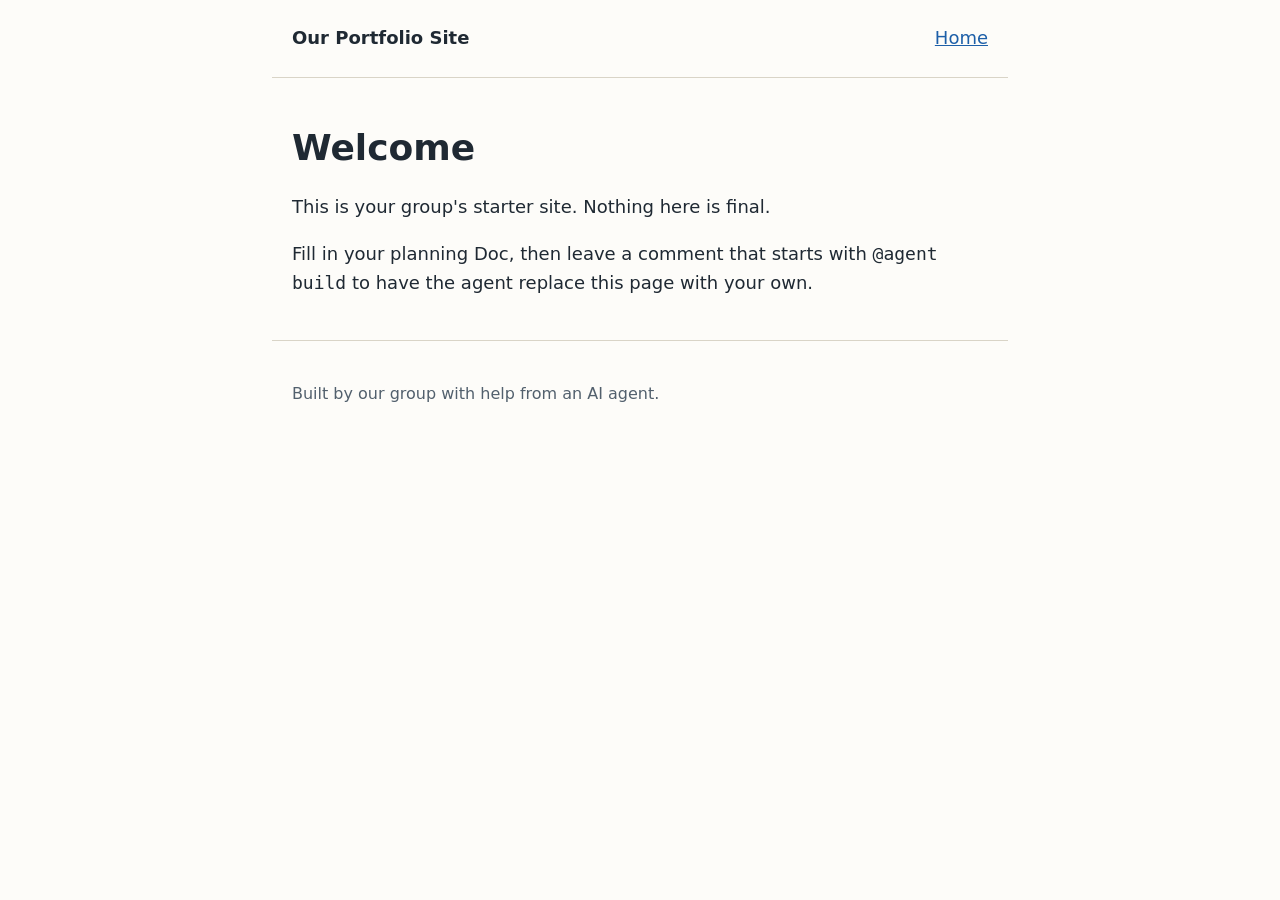
==== index.html @ 3943c027 "Initial commit" ====
<!DOCTYPE html>
<html lang="en">
<head>
  <meta charset="utf-8">
  <meta name="viewport" content="width=device-width, initial-scale=1">
  <title>Our Portfolio Site</title>
  <link rel="stylesheet" href="styles.css">
</head>
<body>
  <a class="skip-link" href="#main">Skip to main content</a>

  <header class="site-header">
    <p class="site-title"><a href="index.html">Our Portfolio Site</a></p>
    <nav aria-label="Main">
      <ul>
        <li><a href="index.html" aria-current="page">Home</a></li>
      </ul>
    </nav>
  </header>

  <main id="main">
    <h1>Welcome</h1>
    <p>This is your group's starter site. Nothing here is final.</p>
    <p>Fill in your planning Doc, then leave a comment that starts with
      <code>@agent build</code> to have the agent replace this page with your own.</p>
  </main>

  <footer class="site-footer">
    <p>Built by our group with help from an AI agent.</p>
  </footer>
</body>
</html>
---- styles.css ----
:root {
  --text: #1f2933;
  --muted: #52606d;
  --background: #fdfcf9;
  --accent: #1d5fa8;
  --border: #d9d4c7;
  --max-width: 46rem;
}

*,
*::before,
*::after {
  box-sizing: border-box;
}

body {
  margin: 0;
  font-family: system-ui, -apple-system, "Segoe UI", Roboto, sans-serif;
  font-size: 1.125rem;
  line-height: 1.6;
  color: var(--text);
  background: var(--background);
}

.site-header,
main,
.site-footer {
  max-width: var(--max-width);
  margin: 0 auto;
  padding: 1.5rem 1.25rem;
}

.site-header {
  display: flex;
  flex-wrap: wrap;
  align-items: baseline;
  justify-content: space-between;
  gap: 1rem;
  border-bottom: 1px solid var(--border);
}

.site-title {
  margin: 0;
  font-weight: 700;
}

.site-title a {
  color: inherit;
  text-decoration: none;
}

nav ul {
  display: flex;
  flex-wrap: wrap;
  gap: 1.25rem;
  margin: 0;
  padding: 0;
  list-style: none;
}

a {
  color: var(--accent);
}

a:focus-visible {
  outline: 3px solid var(--accent);
  outline-offset: 2px;
}

h1 {
  font-size: 2.25rem;
  line-height: 1.2;
}

img,
video {
  max-width: 100%;
  height: auto;
}

.site-footer {
  border-top: 1px solid var(--border);
  color: var(--muted);
  font-size: 1rem;
}

.skip-link {
  position: absolute;
  left: -999rem;
}

.skip-link:focus {
  left: 1rem;
  top: 1rem;
  padding: 0.5rem 0.75rem;
  background: var(--background);
}
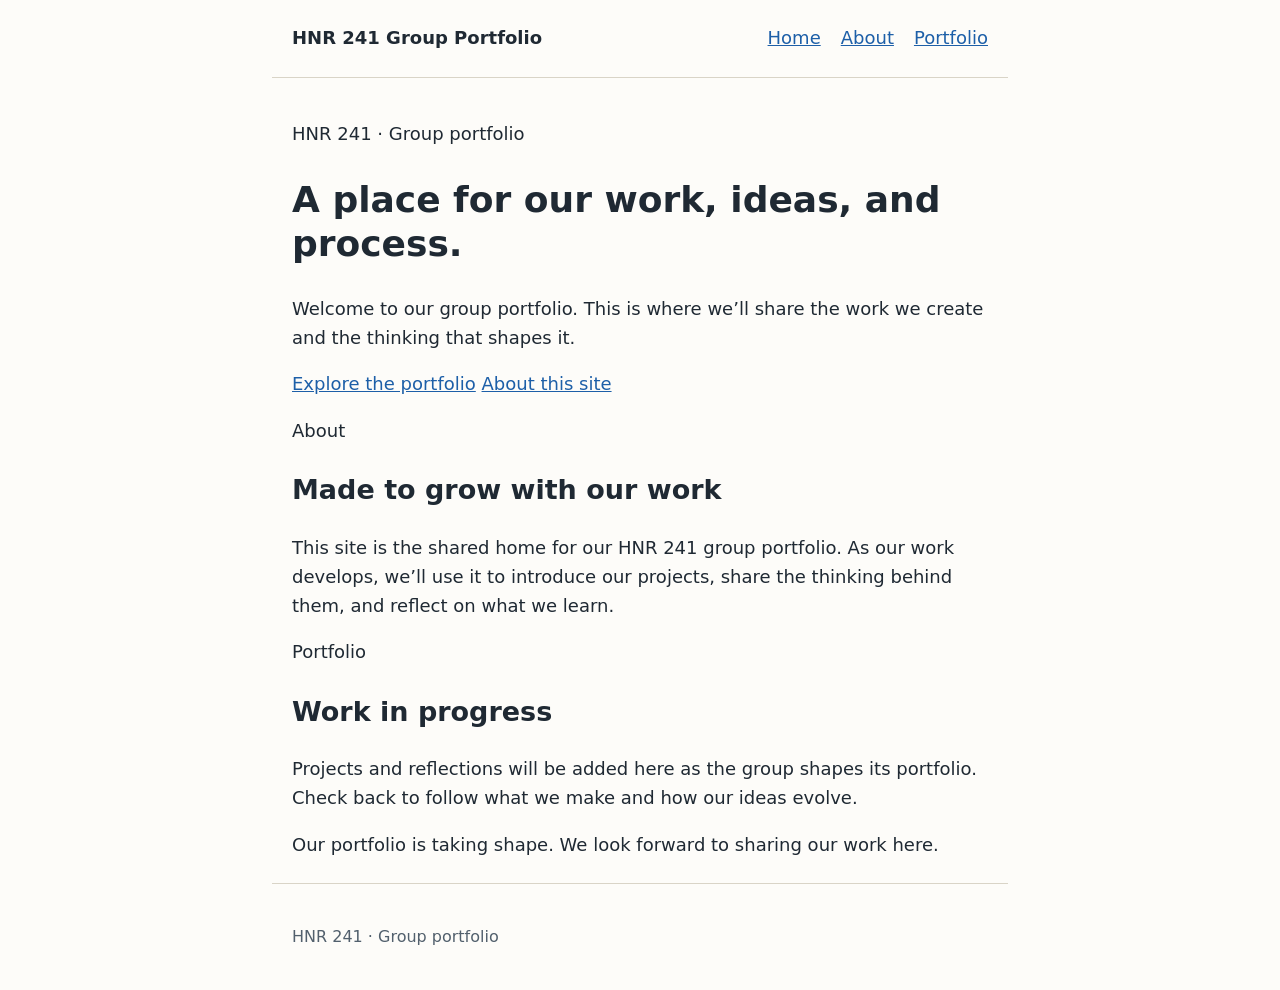
==== commit 65dfafb4: "Agent: update index.html" ====
--- a/index.html
+++ b/index.html
@@ -3,30 +3,50 @@
 <head>
   <meta charset="utf-8">
   <meta name="viewport" content="width=device-width, initial-scale=1">
-  <title>Our Portfolio Site</title>
+  <title>HNR 241 Group Portfolio</title>
   <link rel="stylesheet" href="styles.css">
 </head>
 <body>
   <a class="skip-link" href="#main">Skip to main content</a>
 
   <header class="site-header">
-    <p class="site-title"><a href="index.html">Our Portfolio Site</a></p>
+    <p class="site-title"><a href="index.html">HNR 241 <span>Group Portfolio</span></a></p>
     <nav aria-label="Main">
       <ul>
         <li><a href="index.html" aria-current="page">Home</a></li>
+        <li><a href="#about">About</a></li>
+        <li><a href="#work">Portfolio</a></li>
       </ul>
     </nav>
   </header>
 
   <main id="main">
-    <h1>Welcome</h1>
-    <p>This is your group's starter site. Nothing here is final.</p>
-    <p>Fill in your planning Doc, then leave a comment that starts with
-      <code>@agent build</code> to have the agent replace this page with your own.</p>
+    <section class="hero" aria-labelledby="page-title">
+      <p class="eyebrow">HNR 241 <span aria-hidden="true">·</span> Group portfolio</p>
+      <h1 id="page-title">A place for our work, ideas, and process.</h1>
+      <p class="hero-intro">Welcome to our group portfolio. This is where we’ll share the work we create and the thinking that shapes it.</p>
+      <div class="hero-actions">
+        <a class="button" href="#work">Explore the portfolio</a>
+        <a class="text-link" href="#about">About this site</a>
+      </div>
+    </section>
+
+    <section class="content-section" id="about" aria-labelledby="about-title">
+      <p class="eyebrow">About</p>
+      <h2 id="about-title">Made to grow with our work</h2>
+      <p>This site is the shared home for our HNR 241 group portfolio. As our work develops, we’ll use it to introduce our projects, share the thinking behind them, and reflect on what we learn.</p>
+    </section>
+
+    <section class="work-section" id="work" aria-labelledby="work-title">
+      <p class="eyebrow">Portfolio</p>
+      <h2 id="work-title">Work in progress</h2>
+      <p>Projects and reflections will be added here as the group shapes its portfolio. Check back to follow what we make and how our ideas evolve.</p>
+      <div class="work-note">Our portfolio is taking shape. We look forward to sharing our work here.</div>
+    </section>
   </main>
 
   <footer class="site-footer">
-    <p>Built by our group with help from an AI agent.</p>
+    <p>HNR 241 <span aria-hidden="true">·</span> Group portfolio</p>
   </footer>
 </body>
 </html>
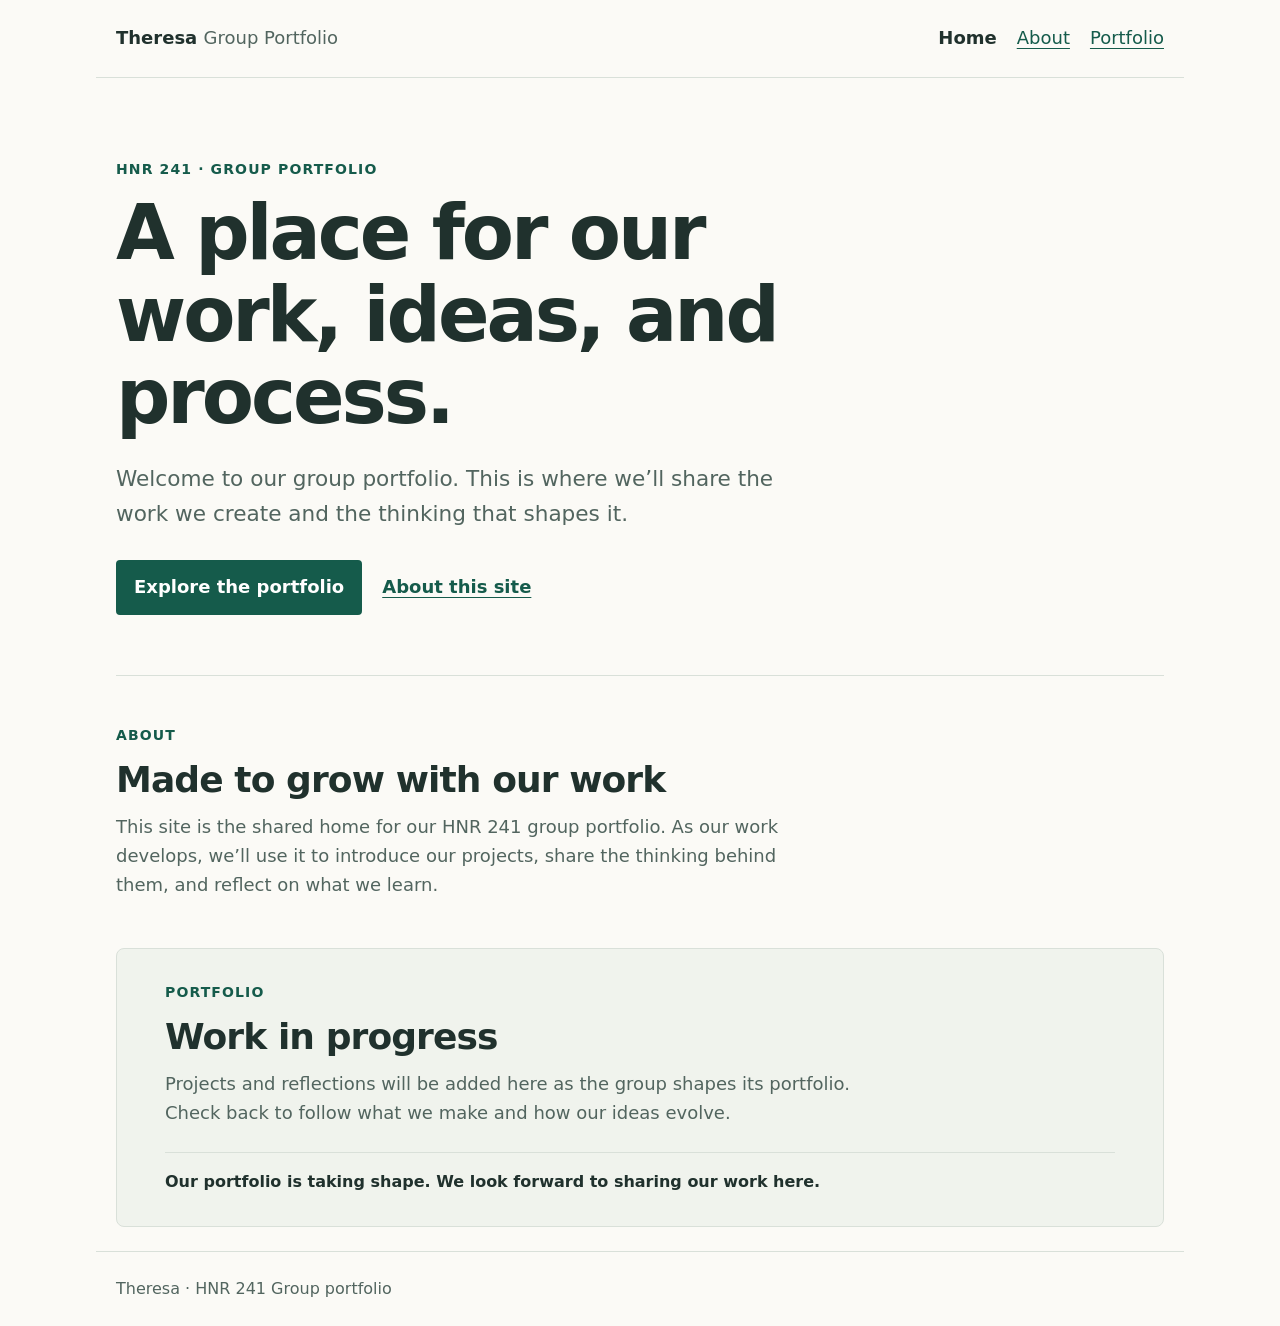
==== commit 9ec9cd08: "Agent: update index.html" ====
--- a/index.html
+++ b/index.html
@@ -3,14 +3,14 @@
 <head>
   <meta charset="utf-8">
   <meta name="viewport" content="width=device-width, initial-scale=1">
-  <title>HNR 241 Group Portfolio</title>
+  <title>Theresa | HNR 241 Group Portfolio</title>
   <link rel="stylesheet" href="styles.css">
 </head>
 <body>
   <a class="skip-link" href="#main">Skip to main content</a>
 
   <header class="site-header">
-    <p class="site-title"><a href="index.html">HNR 241 <span>Group Portfolio</span></a></p>
+    <p class="site-title"><a href="index.html">Theresa <span>Group Portfolio</span></a></p>
     <nav aria-label="Main">
       <ul>
         <li><a href="index.html" aria-current="page">Home</a></li>
@@ -46,7 +46,7 @@
   </main>
 
   <footer class="site-footer">
-    <p>HNR 241 <span aria-hidden="true">·</span> Group portfolio</p>
+    <p>Theresa <span aria-hidden="true">·</span> HNR 241 Group portfolio</p>
   </footer>
 </body>
 </html>
--- a/styles.css
+++ b/styles.css
@@ -1,10 +1,11 @@
 :root {
-  --text: #1f2933;
-  --muted: #52606d;
-  --background: #fdfcf9;
-  --accent: #1d5fa8;
-  --border: #d9d4c7;
-  --max-width: 46rem;
+  --text: #20312d;
+  --muted: #52655f;
+  --background: #fbfaf6;
+  --accent: #155b4b;
+  --border: #d9e0d9;
+  --surface: #f0f3ed;
+  --max-width: 68rem;
 }
 
 *,
@@ -95,3 +96,140 @@
   padding: 0.5rem 0.75rem;
   background: var(--background);
 }
+
+.site-title span {
+  color: var(--muted);
+  font-weight: 400;
+}
+
+nav a {
+  text-decoration-thickness: 0.08em;
+  text-underline-offset: 0.2em;
+}
+
+nav a[aria-current="page"] {
+  color: var(--text);
+  font-weight: 700;
+  text-decoration: none;
+}
+
+.hero {
+  padding: 3.5rem 0 3.75rem;
+  border-bottom: 1px solid var(--border);
+}
+
+.eyebrow {
+  margin: 0 0 0.75rem;
+  color: var(--accent);
+  font-size: 0.875rem;
+  font-weight: 700;
+  letter-spacing: 0.08em;
+  text-transform: uppercase;
+}
+
+.hero h1 {
+  max-width: 15ch;
+  margin: 0;
+  font-size: clamp(2.5rem, 6vw, 4.75rem);
+  letter-spacing: -0.04em;
+  line-height: 1.08;
+}
+
+.hero-intro {
+  max-width: 42rem;
+  margin: 1.5rem 0 0;
+  color: var(--muted);
+  font-size: clamp(1.125rem, 2vw, 1.35rem);
+}
+
+.hero-actions {
+  display: flex;
+  flex-wrap: wrap;
+  align-items: center;
+  gap: 1.25rem;
+  margin-top: 1.75rem;
+}
+
+.button {
+  display: inline-block;
+  padding: 0.7rem 1rem;
+  border: 2px solid var(--accent);
+  border-radius: 0.25rem;
+  background: var(--accent);
+  color: #fff;
+  font-weight: 700;
+  text-decoration: none;
+}
+
+.button:hover {
+  background: #104638;
+  border-color: #104638;
+}
+
+.button:focus-visible,
+.text-link:focus-visible {
+  outline: 3px solid var(--text);
+  outline-offset: 3px;
+}
+
+.text-link {
+  font-weight: 700;
+  text-underline-offset: 0.2em;
+}
+
+.content-section,
+.work-section {
+  max-width: 48rem;
+  padding: 3rem 0;
+}
+
+.content-section h2,
+.work-section h2 {
+  margin: 0 0 0.75rem;
+  font-size: clamp(1.75rem, 3vw, 2.25rem);
+  letter-spacing: -0.025em;
+  line-height: 1.2;
+}
+
+.content-section > p:last-child,
+.work-section > p:not(.eyebrow) {
+  max-width: 44rem;
+  margin: 0;
+  color: var(--muted);
+}
+
+.work-section {
+  max-width: none;
+  padding: 2rem clamp(1.25rem, 5vw, 3rem);
+  border: 1px solid var(--border);
+  border-radius: 0.5rem;
+  background: var(--surface);
+}
+
+.work-note {
+  margin-top: 1.5rem;
+  padding-top: 1rem;
+  border-top: 1px solid var(--border);
+  color: var(--text);
+  font-size: 1rem;
+  font-weight: 600;
+}
+
+.site-footer p {
+  margin: 0;
+}
+
+@media (max-width: 36rem) {
+  .site-header {
+    align-items: flex-start;
+    flex-direction: column;
+  }
+
+  .hero {
+    padding: 2.75rem 0 3rem;
+  }
+
+  .content-section {
+    padding: 2.5rem 0;
+  }
+}
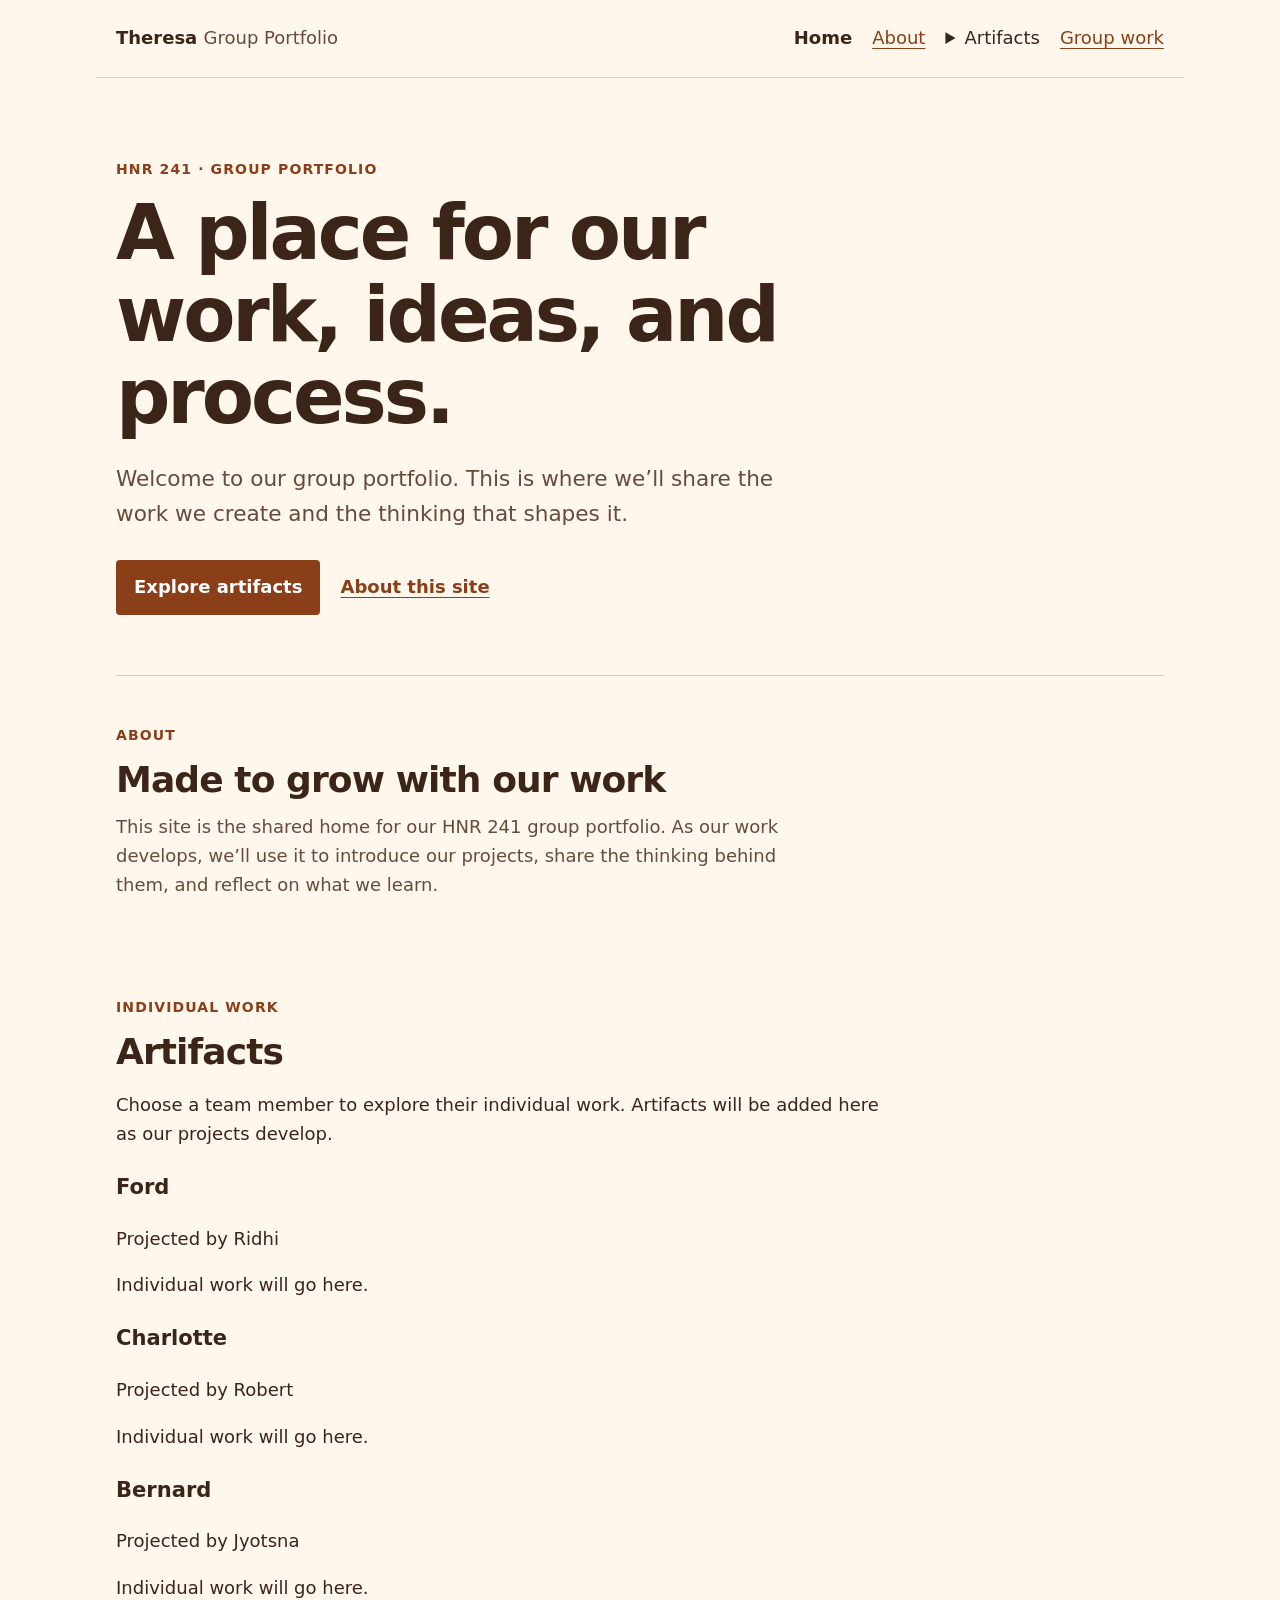
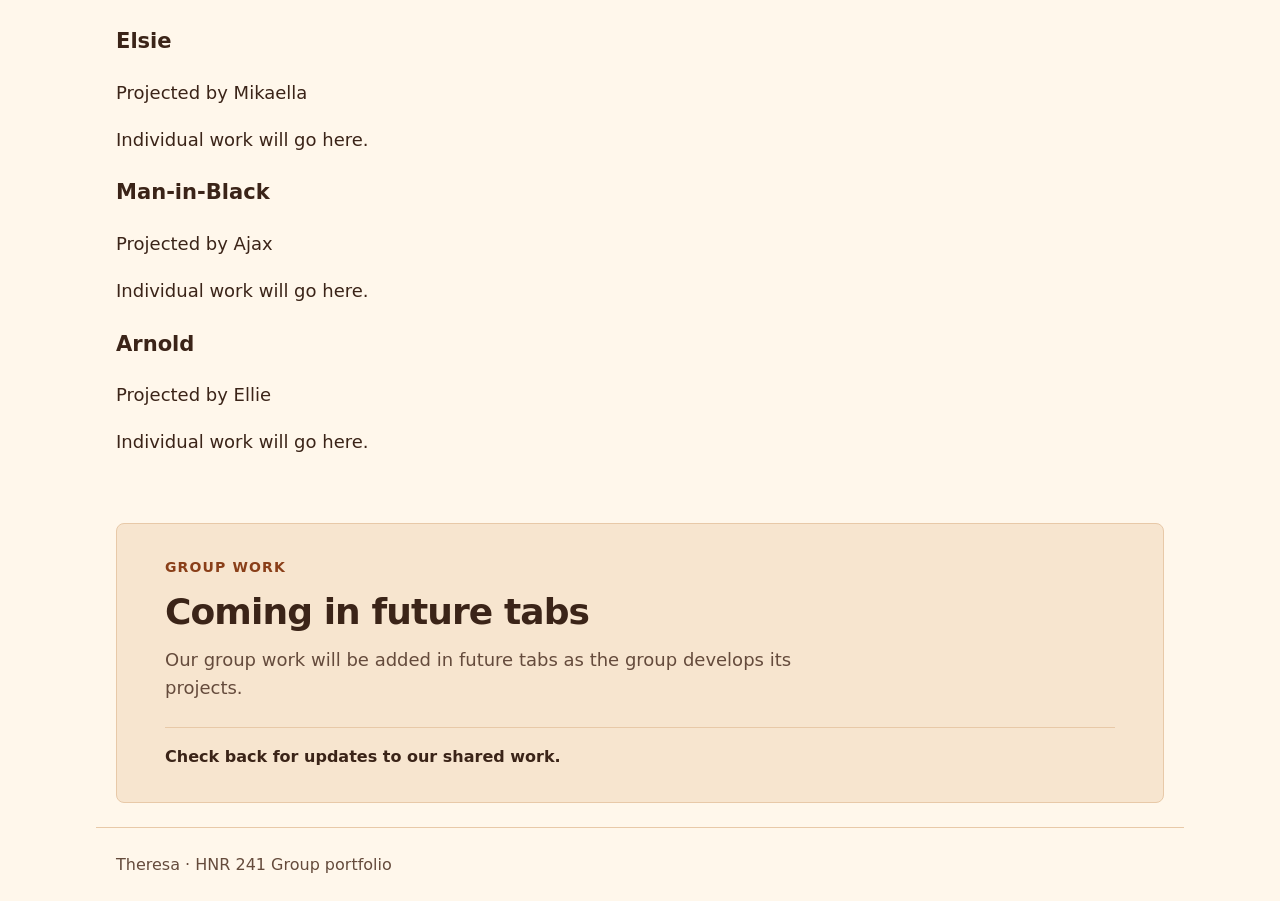
==== commit 7f135924: "Agent: update index.html" ====
--- a/index.html
+++ b/index.html
@@ -15,7 +15,20 @@
       <ul>
         <li><a href="index.html" aria-current="page">Home</a></li>
         <li><a href="#about">About</a></li>
-        <li><a href="#work">Portfolio</a></li>
+        <li>
+          <details class="artifact-dropdown">
+            <summary>Artifacts</summary>
+            <ul class="artifact-menu">
+              <li><a href="#ford">Ford</a></li>
+              <li><a href="#charlotte">Charlotte</a></li>
+              <li><a href="#bernard">Bernard</a></li>
+              <li><a href="#elsie">Elsie</a></li>
+              <li><a href="#man-in-black">Man-in-Black</a></li>
+              <li><a href="#arnold">Arnold</a></li>
+            </ul>
+          </details>
+        </li>
+        <li><a href="#work">Group work</a></li>
       </ul>
     </nav>
   </header>
@@ -26,7 +39,7 @@
       <h1 id="page-title">A place for our work, ideas, and process.</h1>
       <p class="hero-intro">Welcome to our group portfolio. This is where we’ll share the work we create and the thinking that shapes it.</p>
       <div class="hero-actions">
-        <a class="button" href="#work">Explore the portfolio</a>
+        <a class="button" href="#artifacts">Explore artifacts</a>
         <a class="text-link" href="#about">About this site</a>
       </div>
     </section>
@@ -37,11 +50,49 @@
       <p>This site is the shared home for our HNR 241 group portfolio. As our work develops, we’ll use it to introduce our projects, share the thinking behind them, and reflect on what we learn.</p>
     </section>
 
+    <section class="content-section artifacts-section" id="artifacts" aria-labelledby="artifacts-title">
+      <p class="eyebrow">Individual work</p>
+      <h2 id="artifacts-title">Artifacts</h2>
+      <p>Choose a team member to explore their individual work. Artifacts will be added here as our projects develop.</p>
+      <div class="artifact-list">
+        <article class="artifact-card" id="ford">
+          <h3>Ford</h3>
+          <p>Projected by Ridhi</p>
+          <p>Individual work will go here.</p>
+        </article>
+        <article class="artifact-card" id="charlotte">
+          <h3>Charlotte</h3>
+          <p>Projected by Robert</p>
+          <p>Individual work will go here.</p>
+        </article>
+        <article class="artifact-card" id="bernard">
+          <h3>Bernard</h3>
+          <p>Projected by Jyotsna</p>
+          <p>Individual work will go here.</p>
+        </article>
+        <article class="artifact-card" id="elsie">
+          <h3>Elsie</h3>
+          <p>Projected by Mikaella</p>
+          <p>Individual work will go here.</p>
+        </article>
+        <article class="artifact-card" id="man-in-black">
+          <h3>Man-in-Black</h3>
+          <p>Projected by Ajax</p>
+          <p>Individual work will go here.</p>
+        </article>
+        <article class="artifact-card" id="arnold">
+          <h3>Arnold</h3>
+          <p>Projected by Ellie</p>
+          <p>Individual work will go here.</p>
+        </article>
+      </div>
+    </section>
+
     <section class="work-section" id="work" aria-labelledby="work-title">
-      <p class="eyebrow">Portfolio</p>
-      <h2 id="work-title">Work in progress</h2>
-      <p>Projects and reflections will be added here as the group shapes its portfolio. Check back to follow what we make and how our ideas evolve.</p>
-      <div class="work-note">Our portfolio is taking shape. We look forward to sharing our work here.</div>
+      <p class="eyebrow">Group work</p>
+      <h2 id="work-title">Coming in future tabs</h2>
+      <p>Our group work will be added in future tabs as the group develops its projects.</p>
+      <div class="work-note">Check back for updates to our shared work.</div>
     </section>
   </main>
 
--- a/styles.css
+++ b/styles.css
@@ -1,10 +1,10 @@
 :root {
-  --text: #20312d;
-  --muted: #52655f;
-  --background: #fbfaf6;
-  --accent: #155b4b;
-  --border: #d9e0d9;
-  --surface: #f0f3ed;
+  --text: #3b2418;
+  --muted: #654b3c;
+  --background: #fff7eb;
+  --accent: #8a3f19;
+  --border: #e8c9a8;
+  --surface: #f7e5cf;
   --max-width: 68rem;
 }
 
@@ -162,8 +162,8 @@
 }
 
 .button:hover {
-  background: #104638;
-  border-color: #104638;
+  background: #6b2e12;
+  border-color: #6b2e12;
 }
 
 .button:focus-visible,
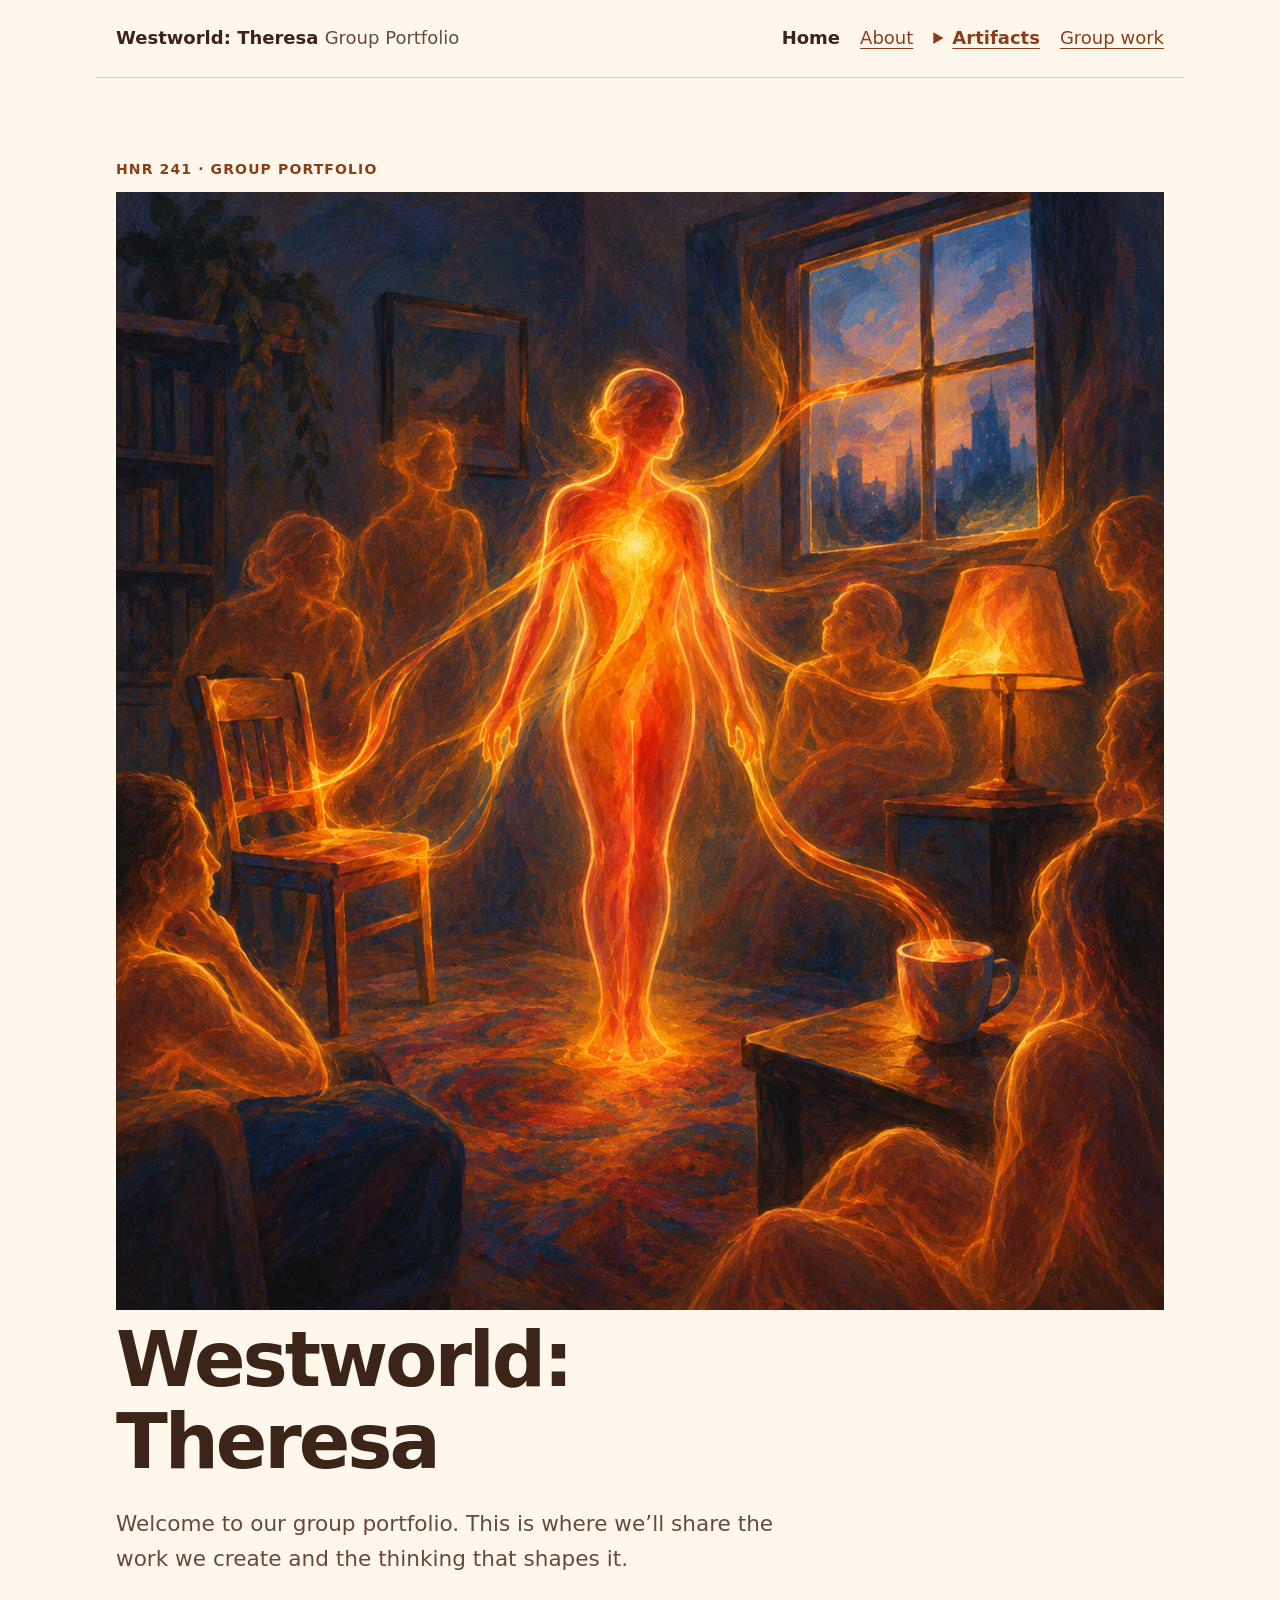
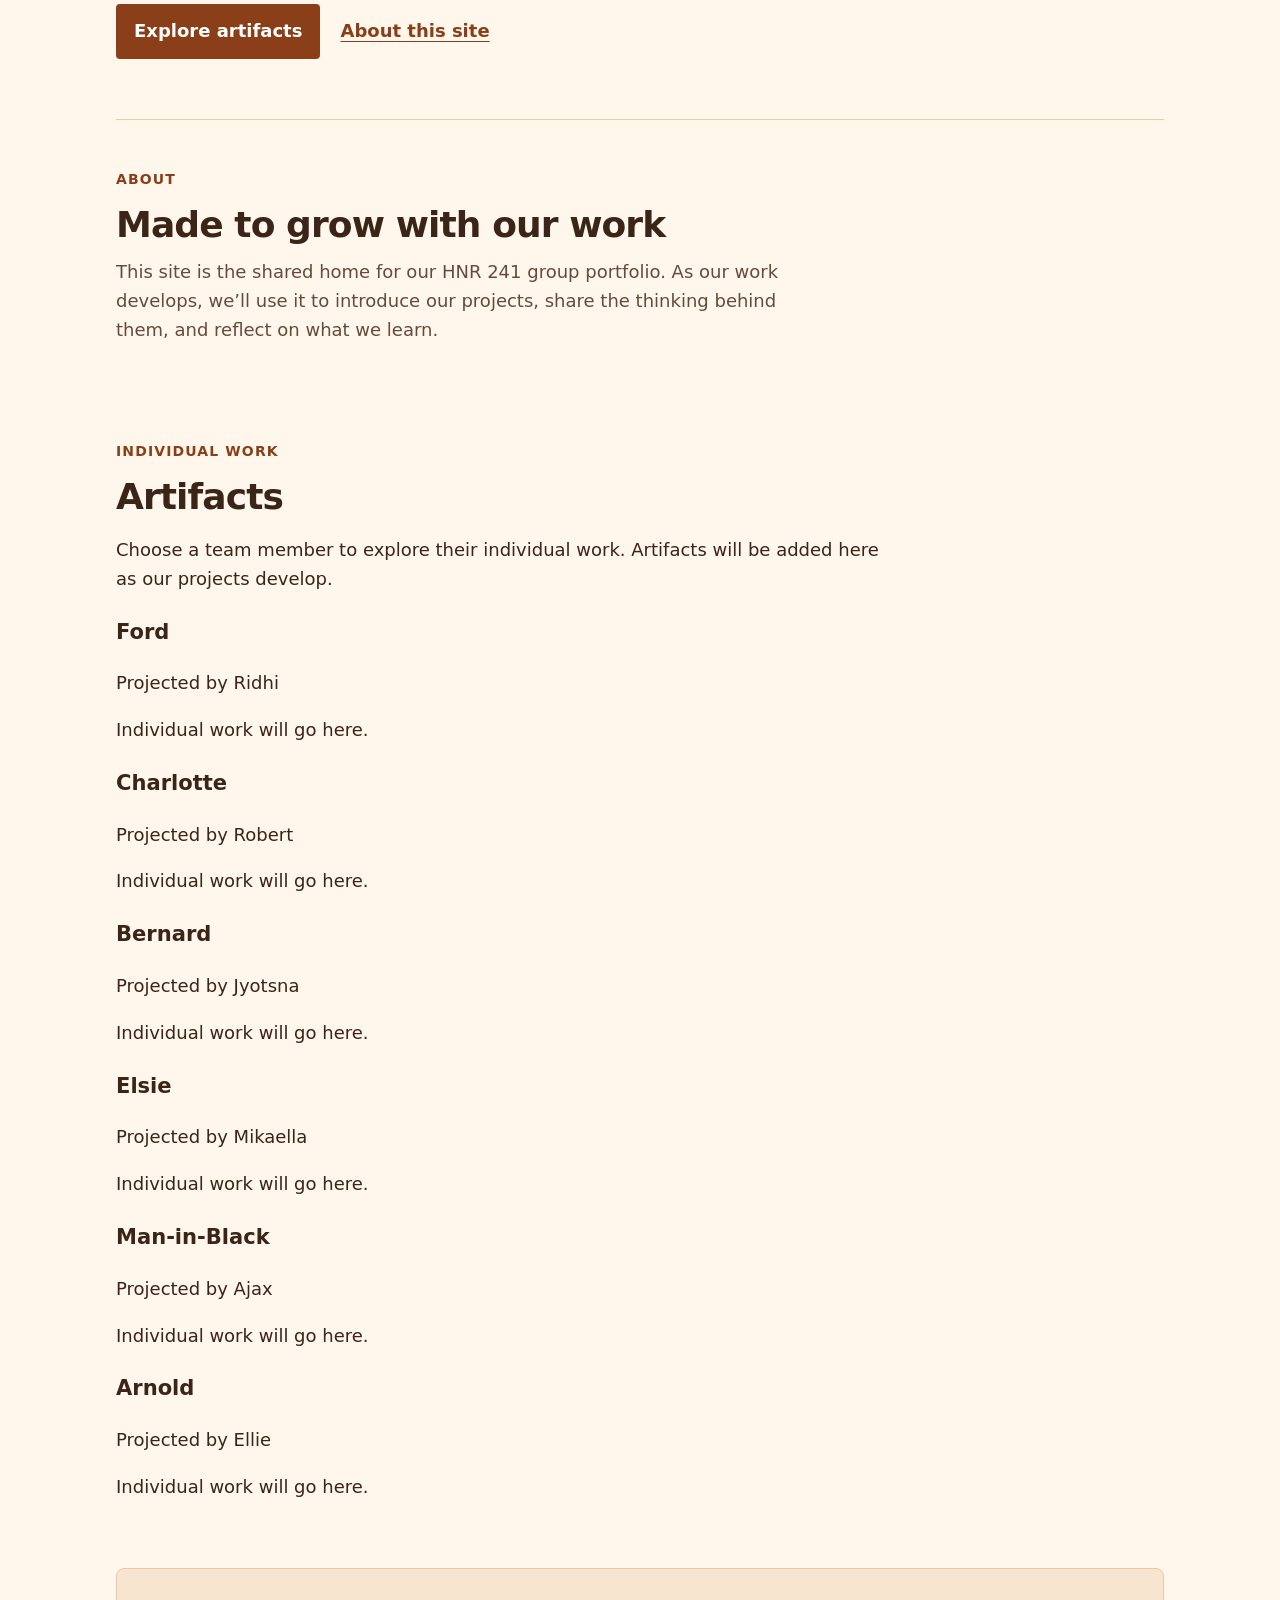
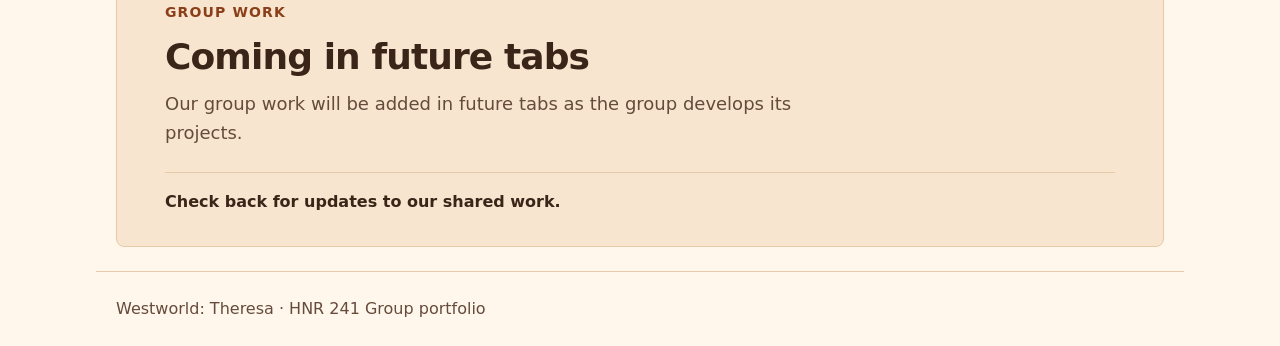
==== commit e638f441: "Agent: update index.html" ====
--- a/index.html
+++ b/index.html
@@ -3,14 +3,14 @@
 <head>
   <meta charset="utf-8">
   <meta name="viewport" content="width=device-width, initial-scale=1">
-  <title>Theresa | HNR 241 Group Portfolio</title>
+  <title>Westworld: Theresa | HNR 241 Group Portfolio</title>
   <link rel="stylesheet" href="styles.css">
 </head>
 <body>
   <a class="skip-link" href="#main">Skip to main content</a>
 
   <header class="site-header">
-    <p class="site-title"><a href="index.html">Theresa <span>Group Portfolio</span></a></p>
+    <p class="site-title"><a href="index.html">Westworld: Theresa <span>Group Portfolio</span></a></p>
     <nav aria-label="Main">
       <ul>
         <li><a href="index.html" aria-current="page">Home</a></li>
@@ -36,7 +36,8 @@
   <main id="main">
     <section class="hero" aria-labelledby="page-title">
       <p class="eyebrow">HNR 241 <span aria-hidden="true">·</span> Group portfolio</p>
-      <h1 id="page-title">A place for our work, ideas, and process.</h1>
+      <img class="cover-image" src="images/Scarry_Visual.png" alt="Scarry Visual artwork used as the cover image for Westworld: Theresa">
+      <h1 id="page-title">Westworld: Theresa</h1>
       <p class="hero-intro">Welcome to our group portfolio. This is where we’ll share the work we create and the thinking that shapes it.</p>
       <div class="hero-actions">
         <a class="button" href="#artifacts">Explore artifacts</a>
@@ -97,7 +98,7 @@
   </main>
 
   <footer class="site-footer">
-    <p>Theresa <span aria-hidden="true">·</span> HNR 241 Group portfolio</p>
+    <p>Westworld: Theresa <span aria-hidden="true">·</span> HNR 241 Group portfolio</p>
   </footer>
 </body>
 </html>
--- a/styles.css
+++ b/styles.css
@@ -113,6 +113,48 @@
   text-decoration: none;
 }
 
+.artifact-dropdown {
+  position: relative;
+}
+
+.artifact-dropdown > summary {
+  cursor: pointer;
+  color: var(--accent);
+  font-weight: 700;
+  text-decoration: underline;
+  text-decoration-thickness: 0.08em;
+  text-underline-offset: 0.2em;
+}
+
+.artifact-dropdown > summary:focus-visible {
+  outline: 3px solid var(--accent);
+  outline-offset: 3px;
+}
+
+nav ul.artifact-menu {
+  display: none;
+  position: absolute;
+  z-index: 1;
+  top: 100%;
+  left: 0;
+  min-width: 12rem;
+  margin: 0;
+  padding: 0.5rem;
+  border: 1px solid var(--border);
+  border-radius: 0.25rem;
+  background: var(--background);
+  box-shadow: 0 0.25rem 0.75rem rgb(59 36 24 / 18%);
+}
+
+.artifact-dropdown[open] > .artifact-menu {
+  display: block;
+}
+
+.artifact-menu a {
+  display: block;
+  padding: 0.35rem 0.5rem;
+}
+
 .hero {
   padding: 3.5rem 0 3.75rem;
   border-bottom: 1px solid var(--border);
@@ -232,4 +274,9 @@
   .content-section {
     padding: 2.5rem 0;
   }
-}
+
+  nav ul.artifact-menu {
+    left: auto;
+    right: 0;
+  }
+}
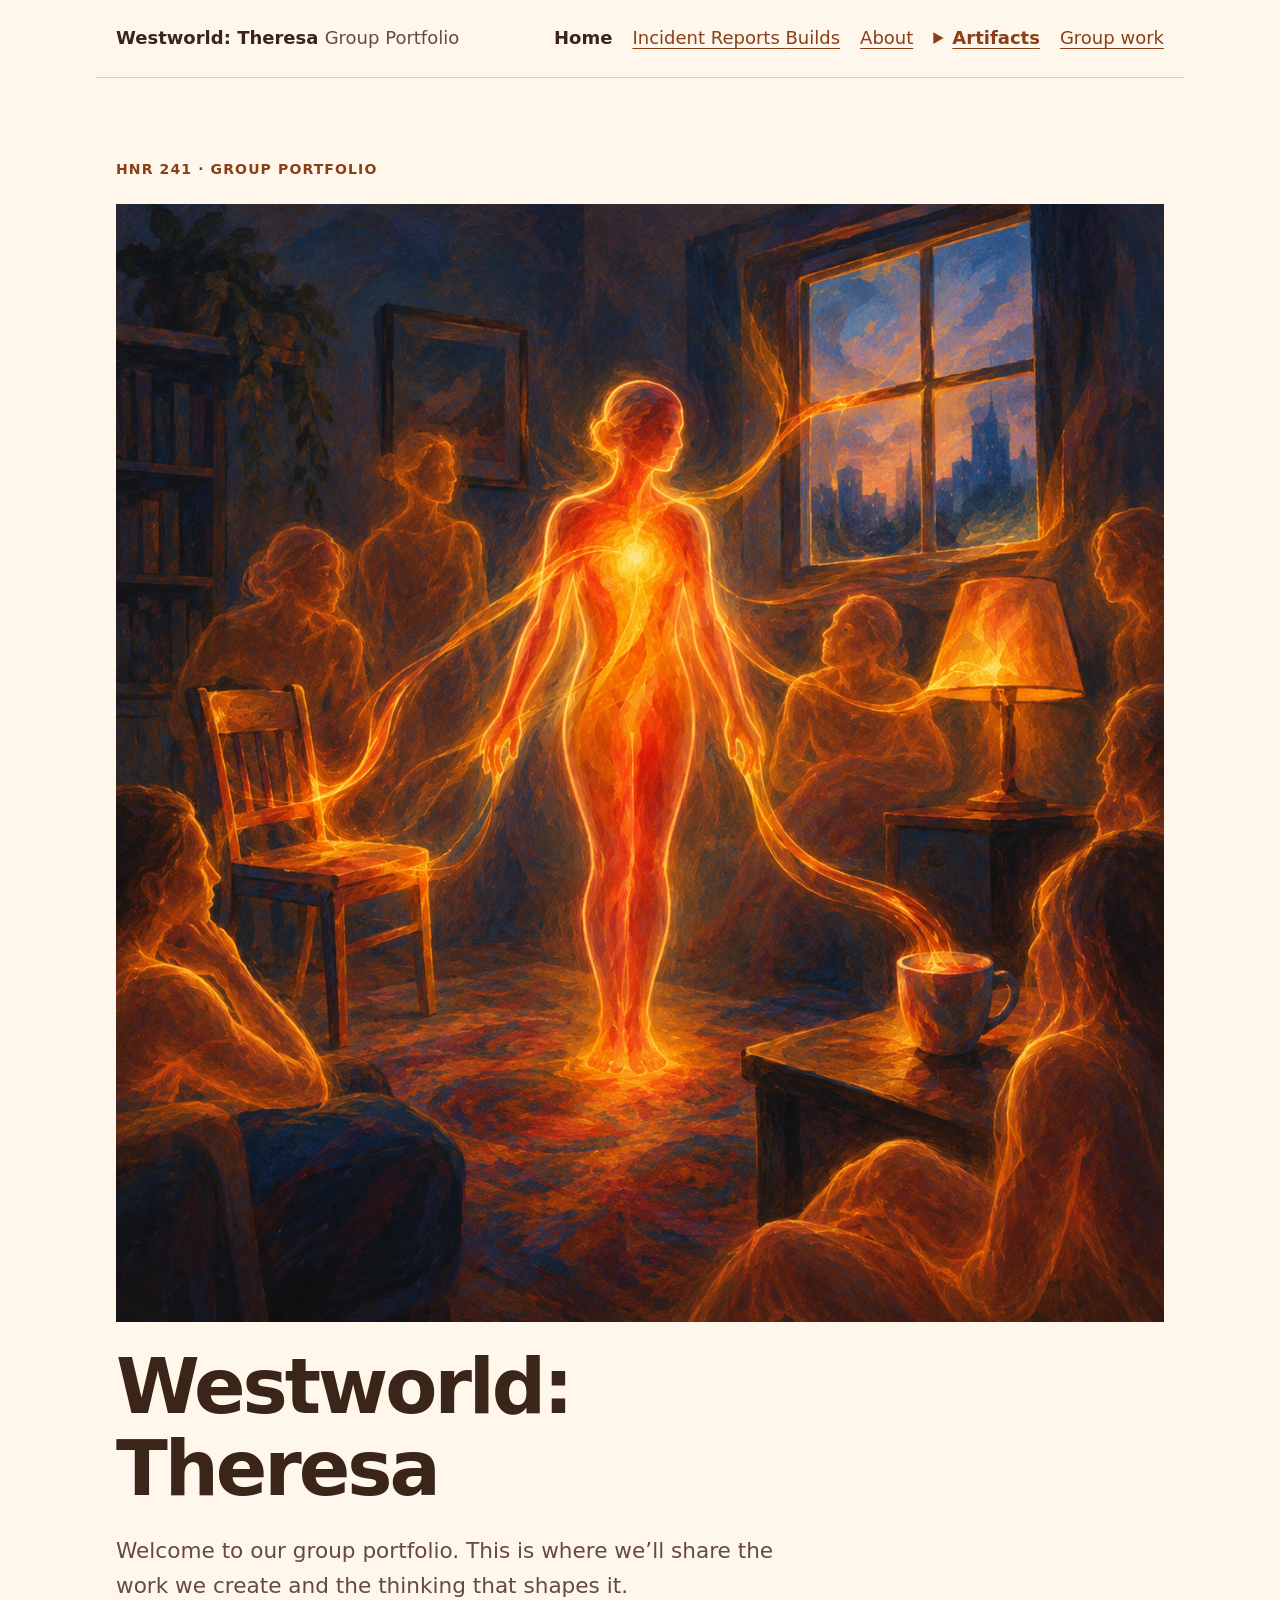
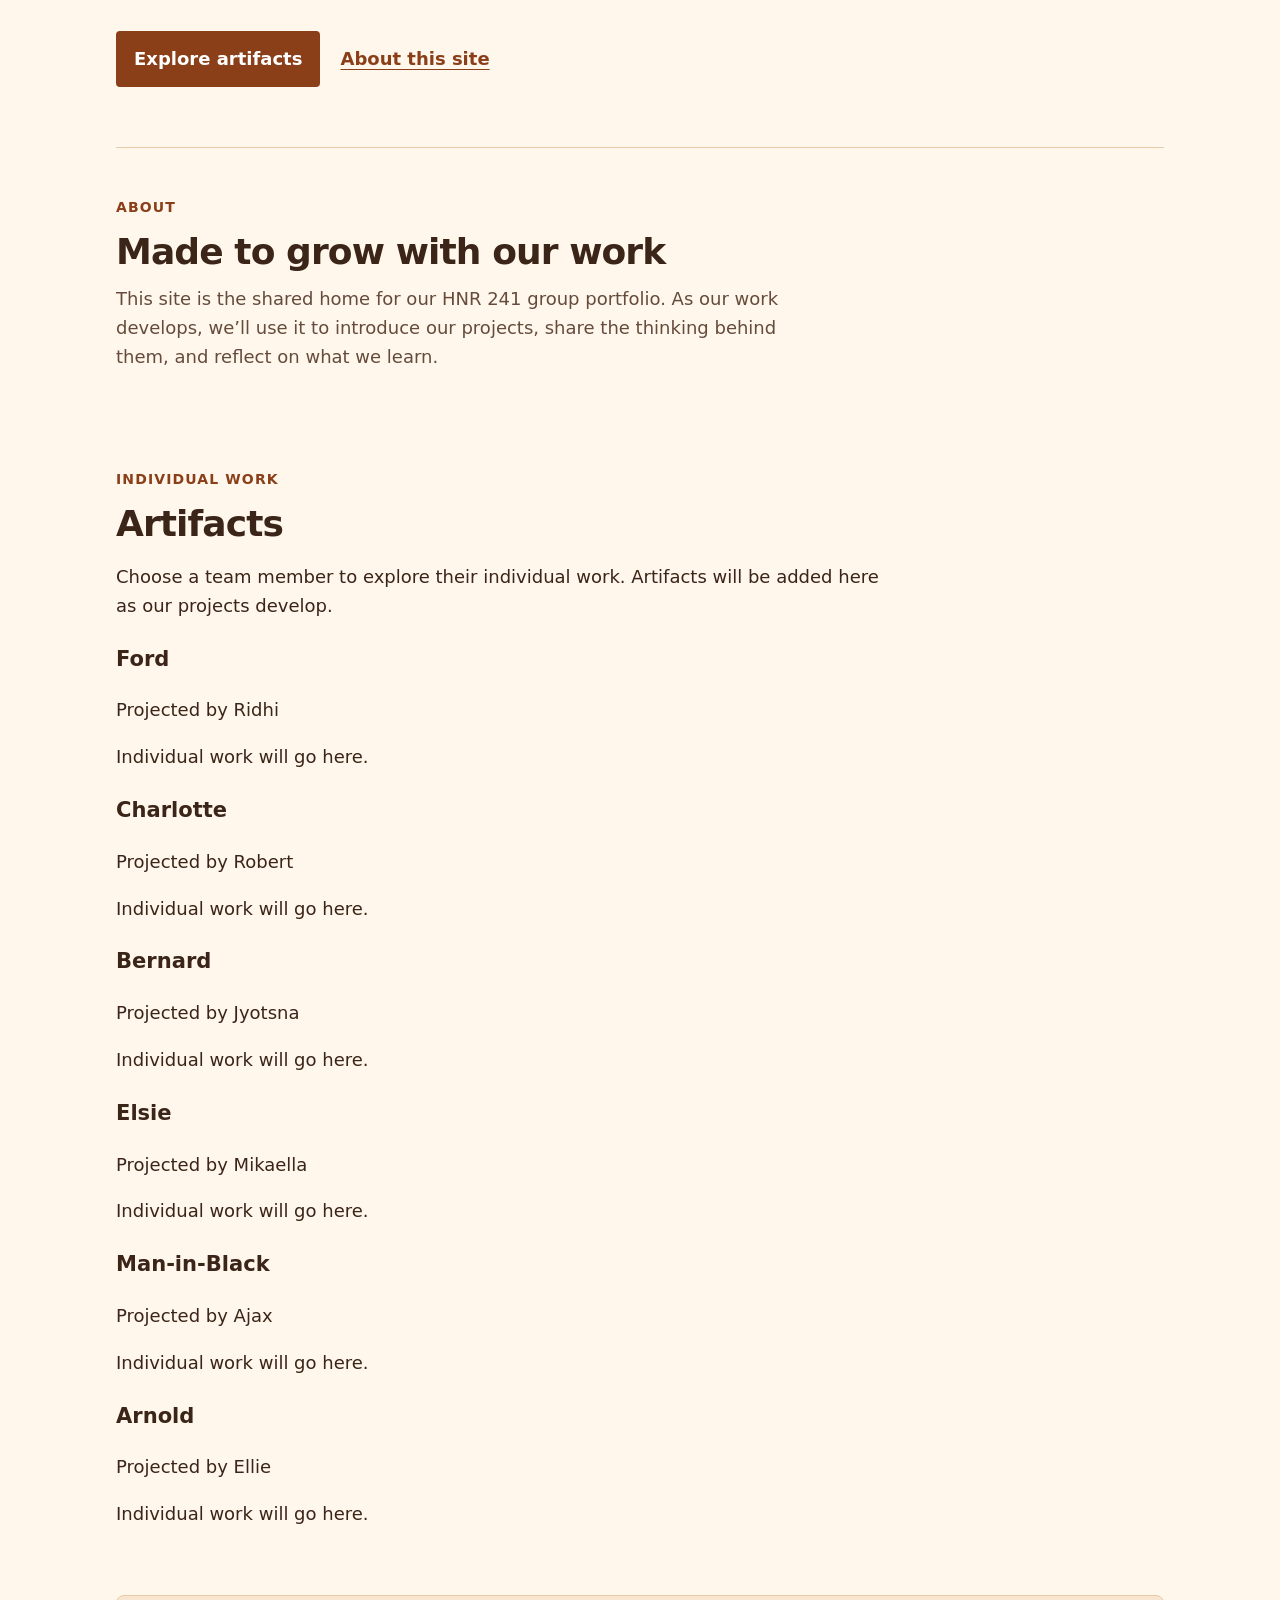
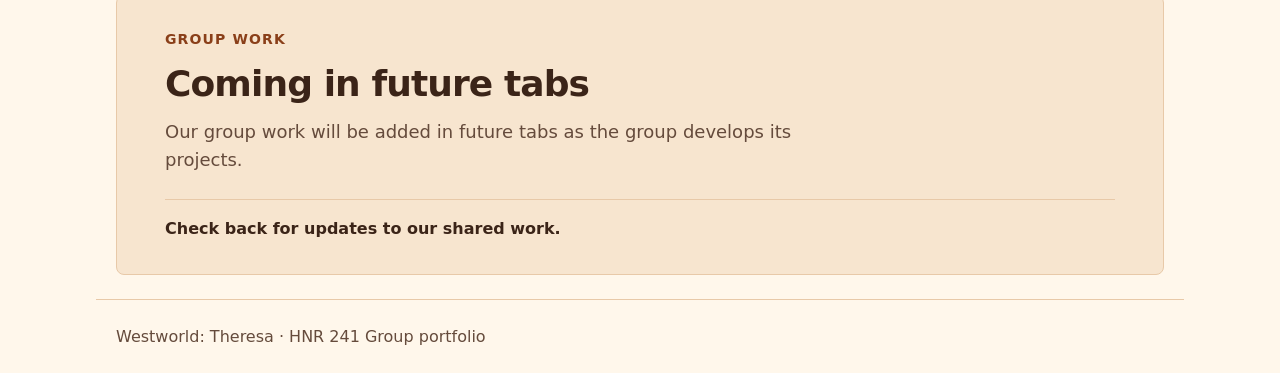
==== commit ef4803b4: "Agent: update index.html" ====
--- a/index.html
+++ b/index.html
@@ -14,6 +14,7 @@
     <nav aria-label="Main">
       <ul>
         <li><a href="index.html" aria-current="page">Home</a></li>
+        <li><a href="reports.html">Incident Reports <span>Builds</span></a></li>
         <li><a href="#about">About</a></li>
         <li>
           <details class="artifact-dropdown">
--- a/styles.css
+++ b/styles.css
@@ -160,6 +160,13 @@
   border-bottom: 1px solid var(--border);
 }
 
+.cover-image {
+  display: block;
+  width: 100%;
+  height: auto;
+  margin: 1.5rem 0;
+}
+
 .eyebrow {
   margin: 0 0 0.75rem;
   color: var(--accent);
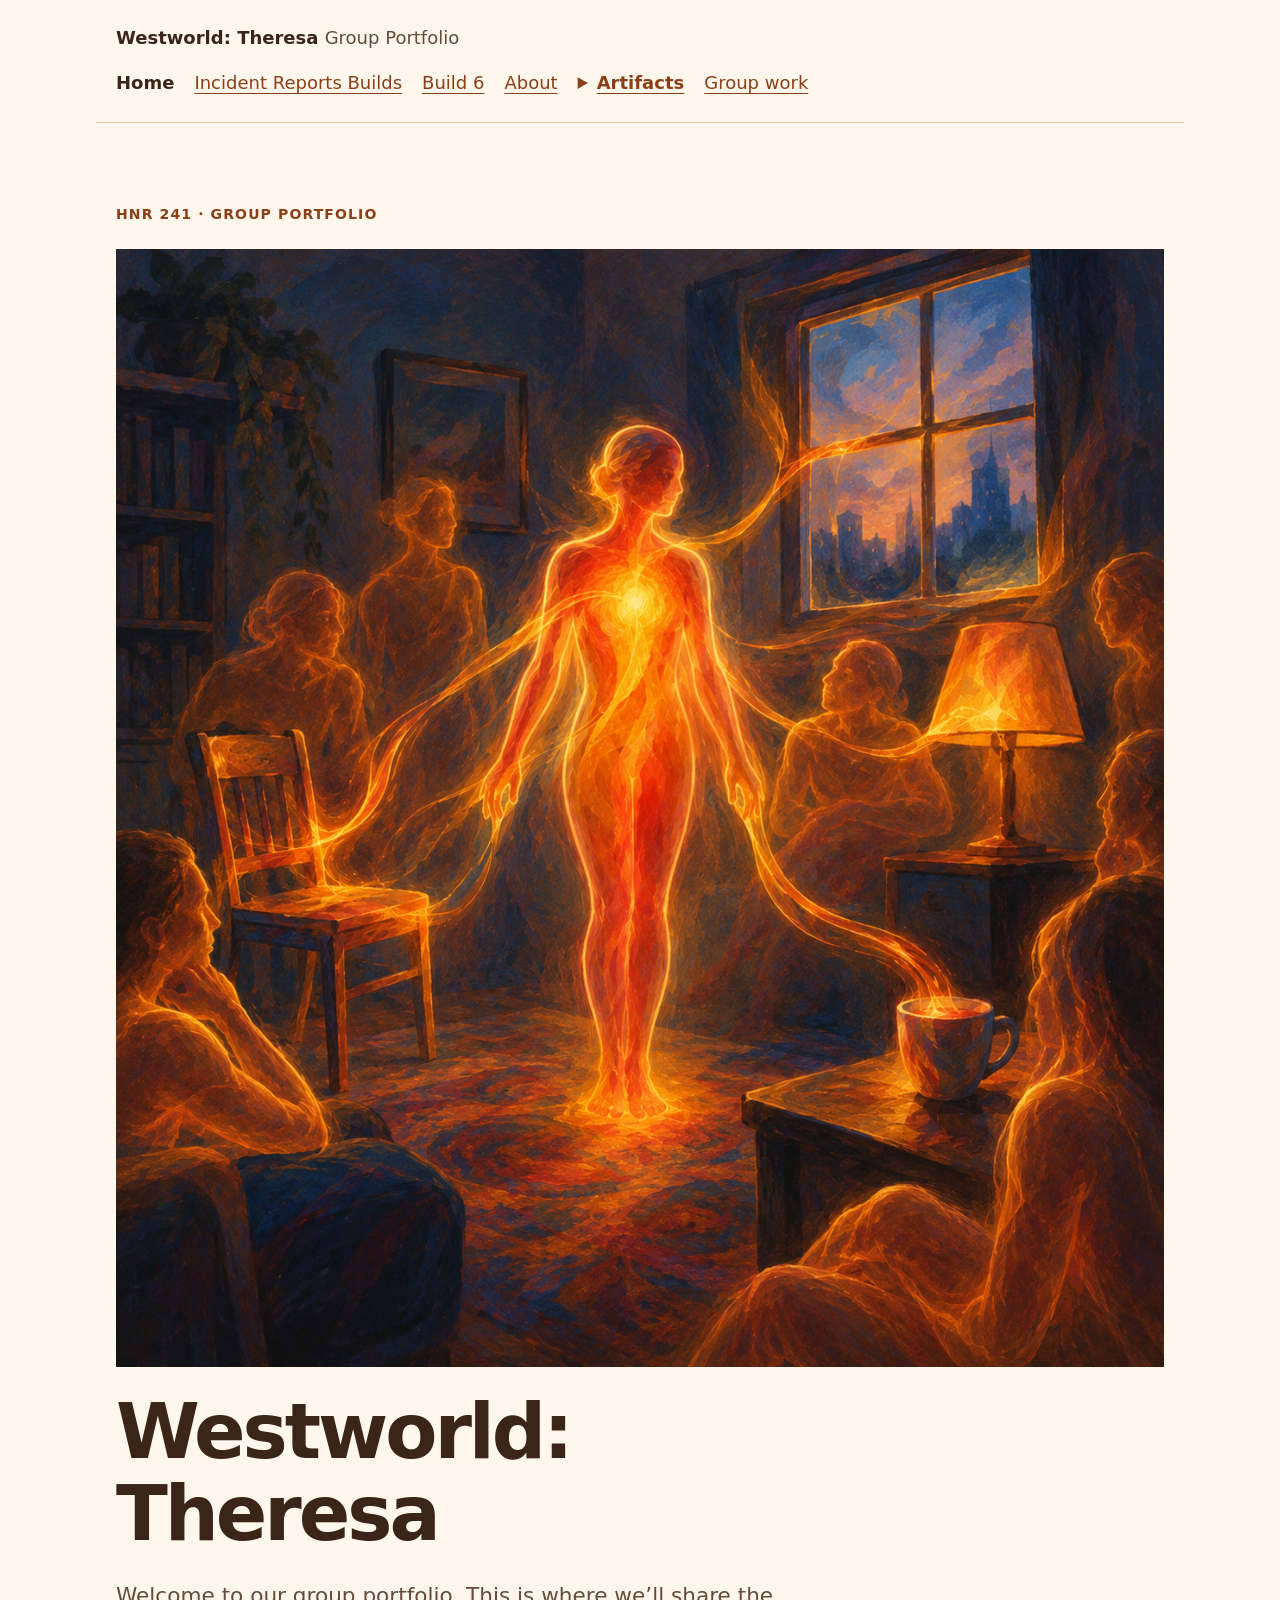
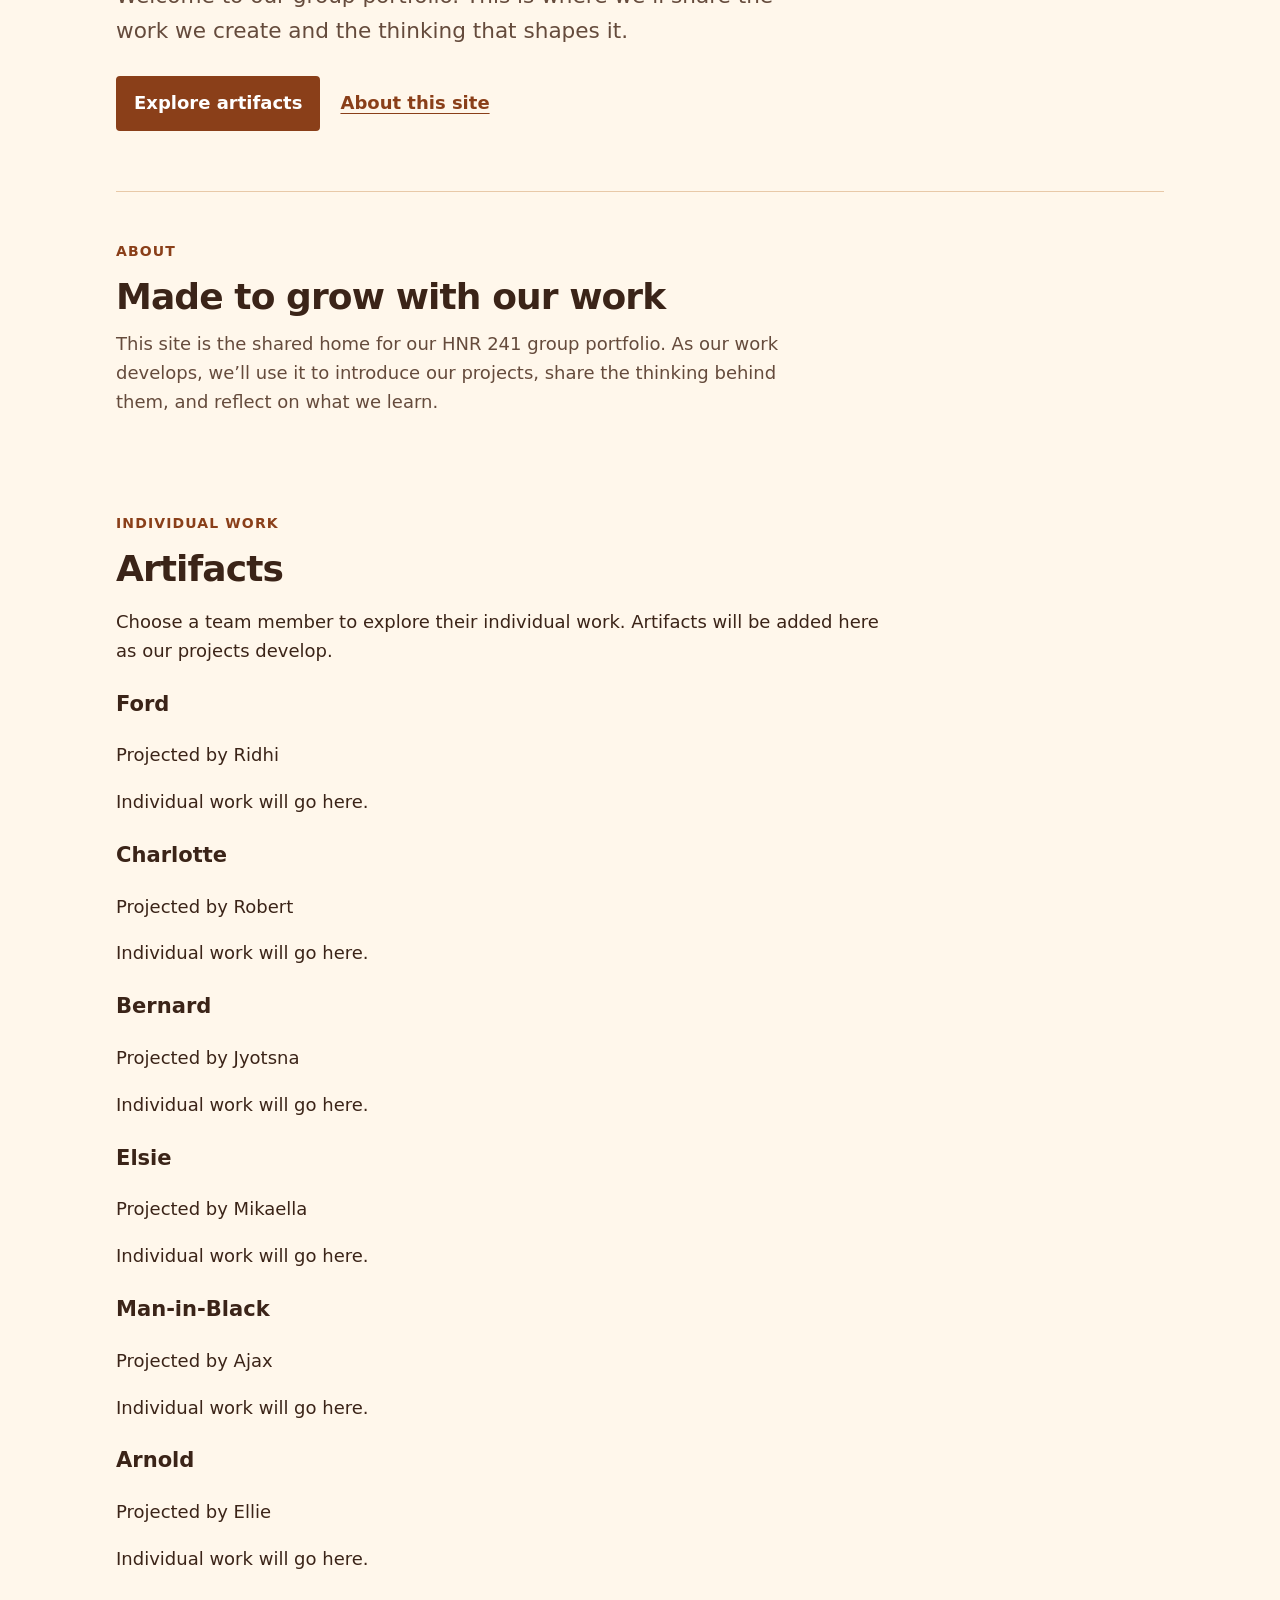
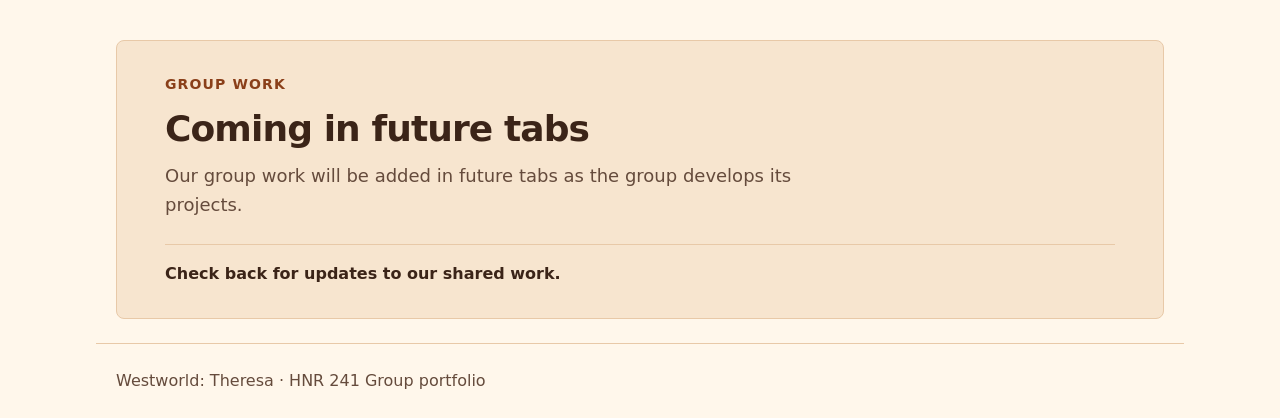
==== commit 09244dac: "Agent: update index.html" ====
--- a/index.html
+++ b/index.html
@@ -15,6 +15,7 @@
       <ul>
         <li><a href="index.html" aria-current="page">Home</a></li>
         <li><a href="reports.html">Incident Reports <span>Builds</span></a></li>
+        <li><a href="build-6.html">Build 6</a></li>
         <li><a href="#about">About</a></li>
         <li>
           <details class="artifact-dropdown">
